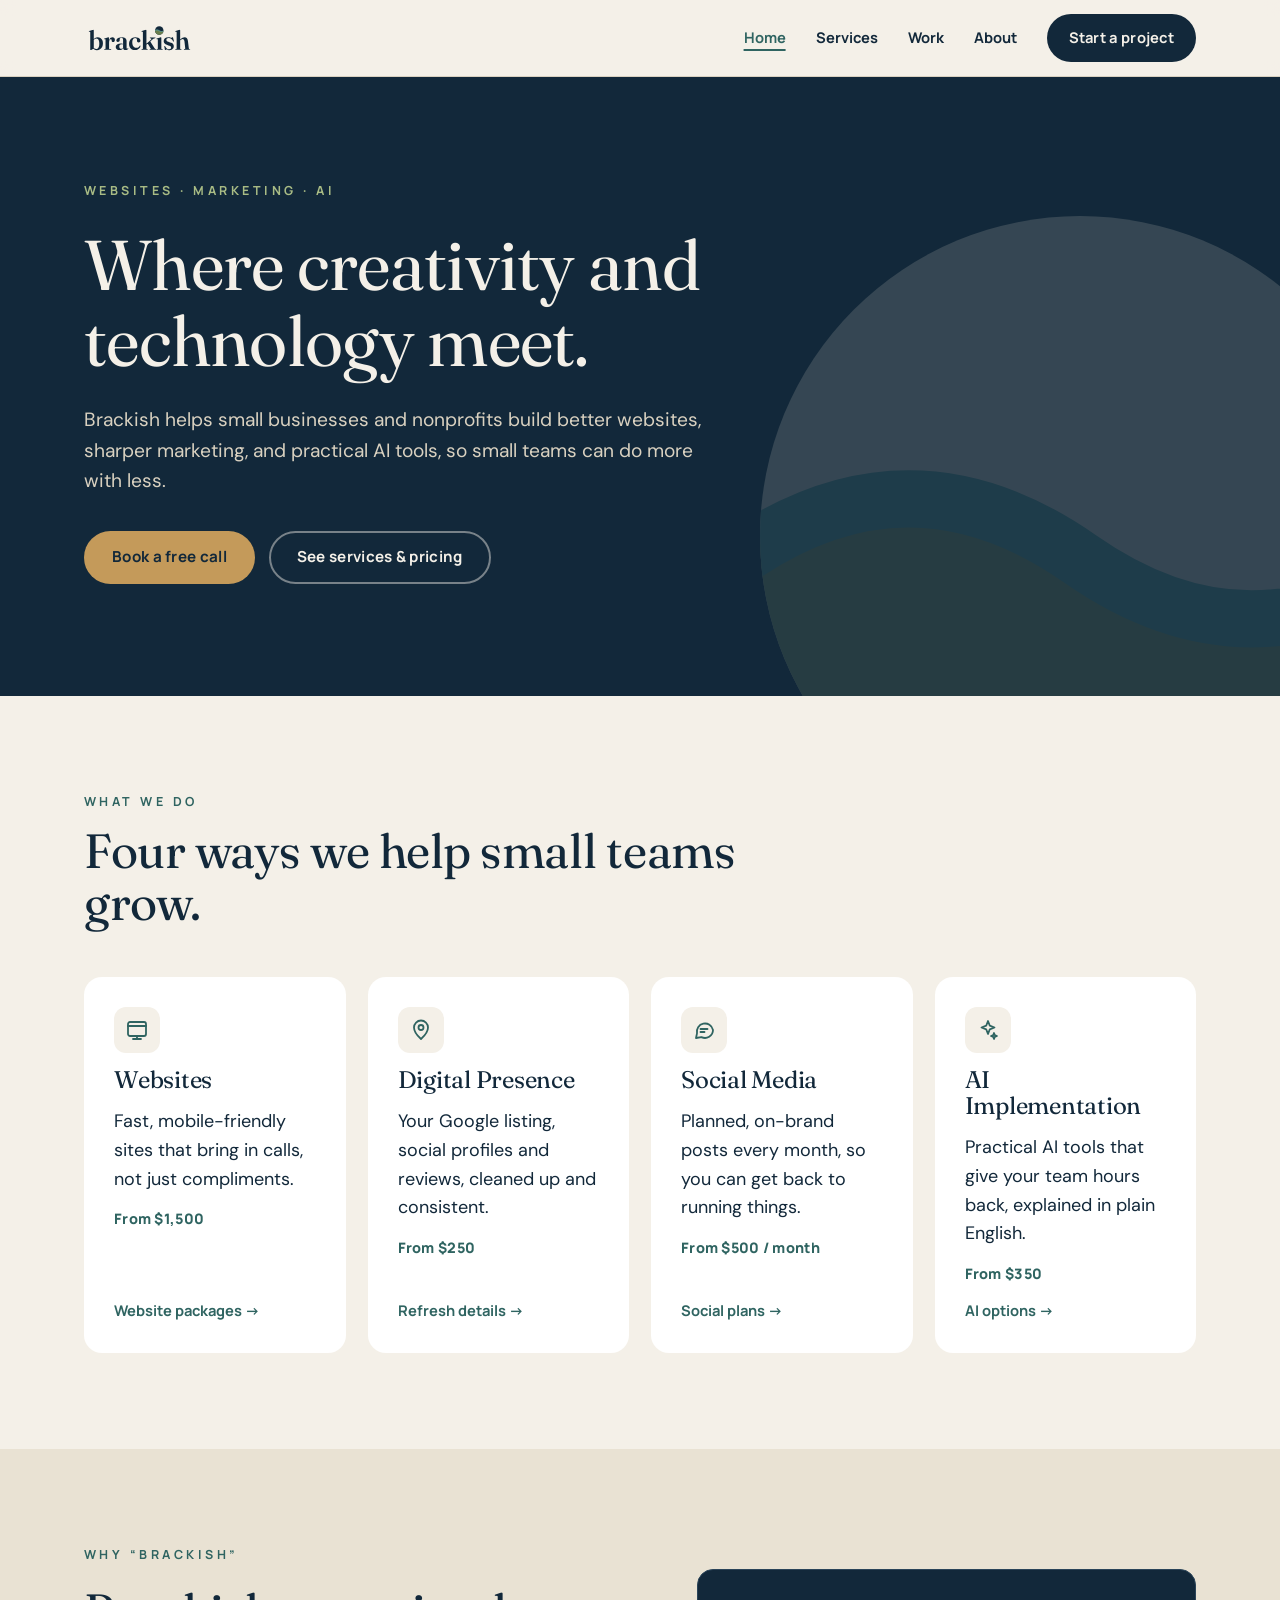
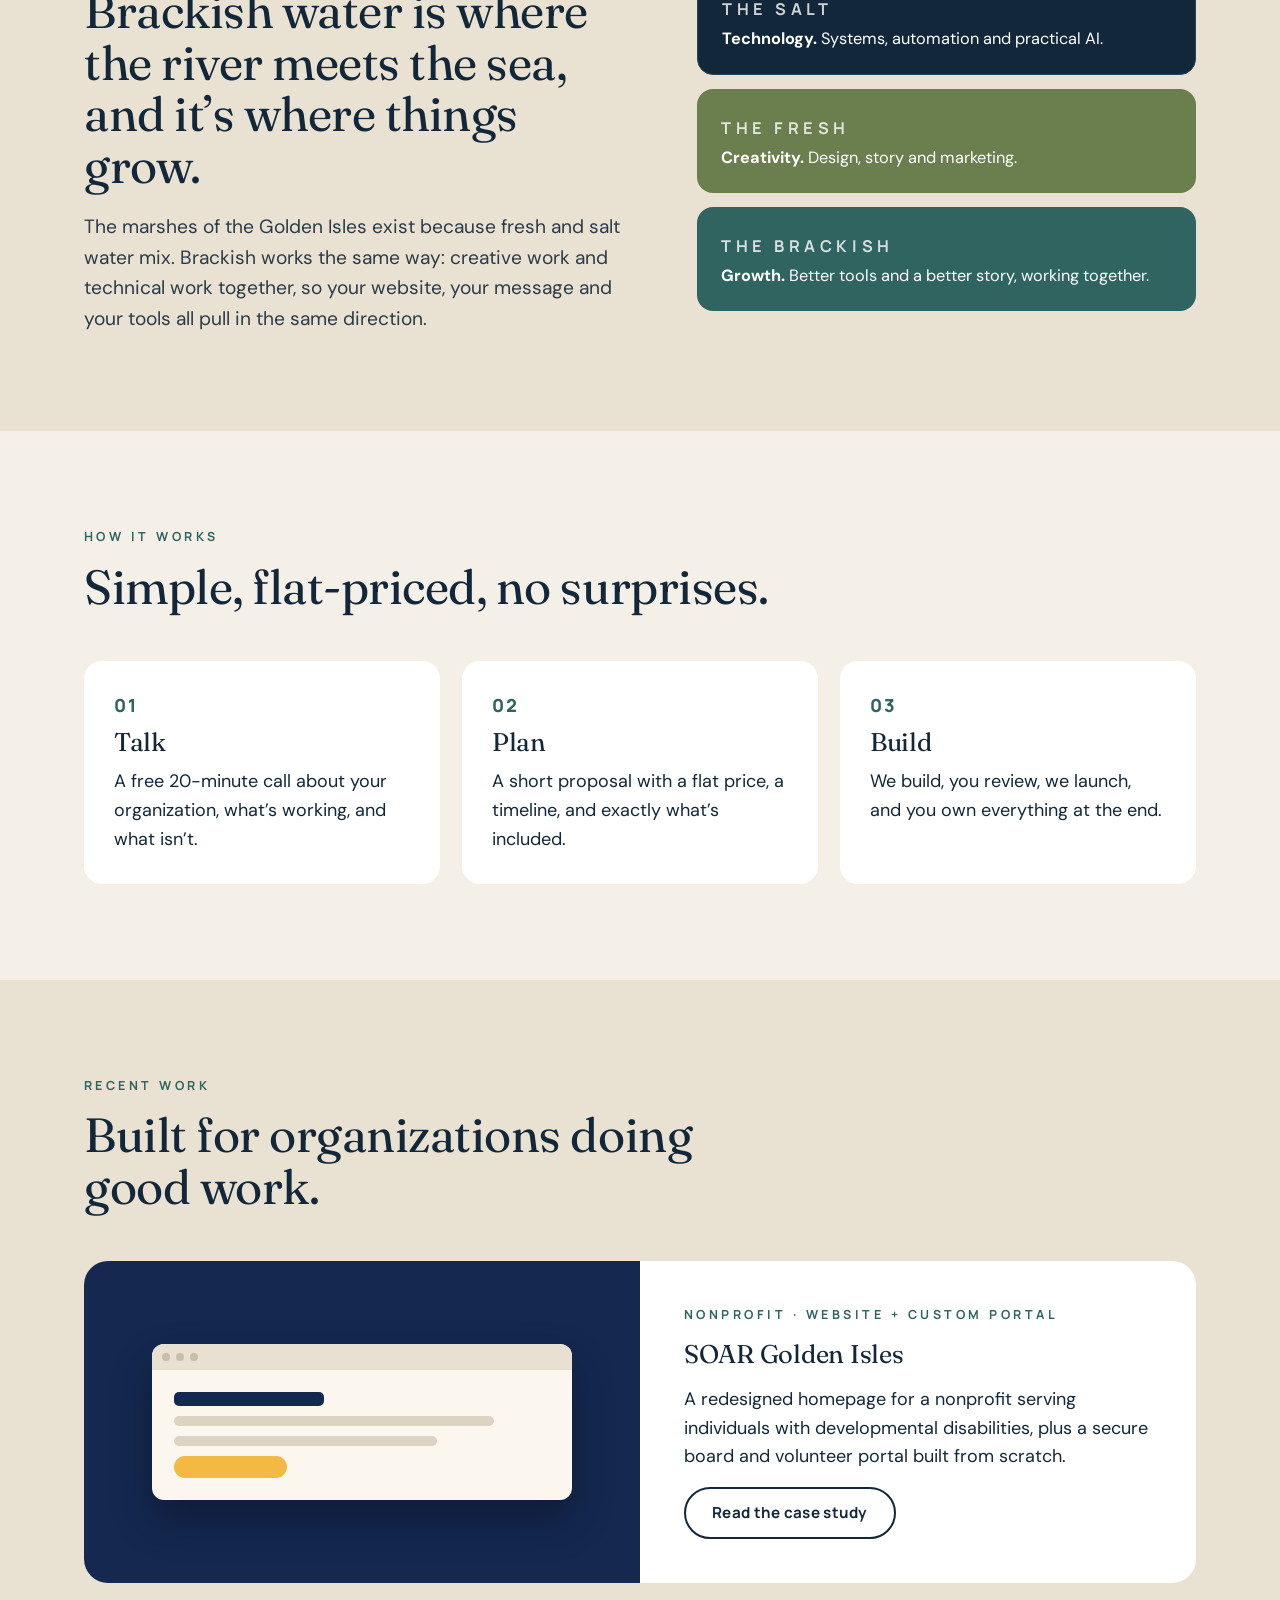
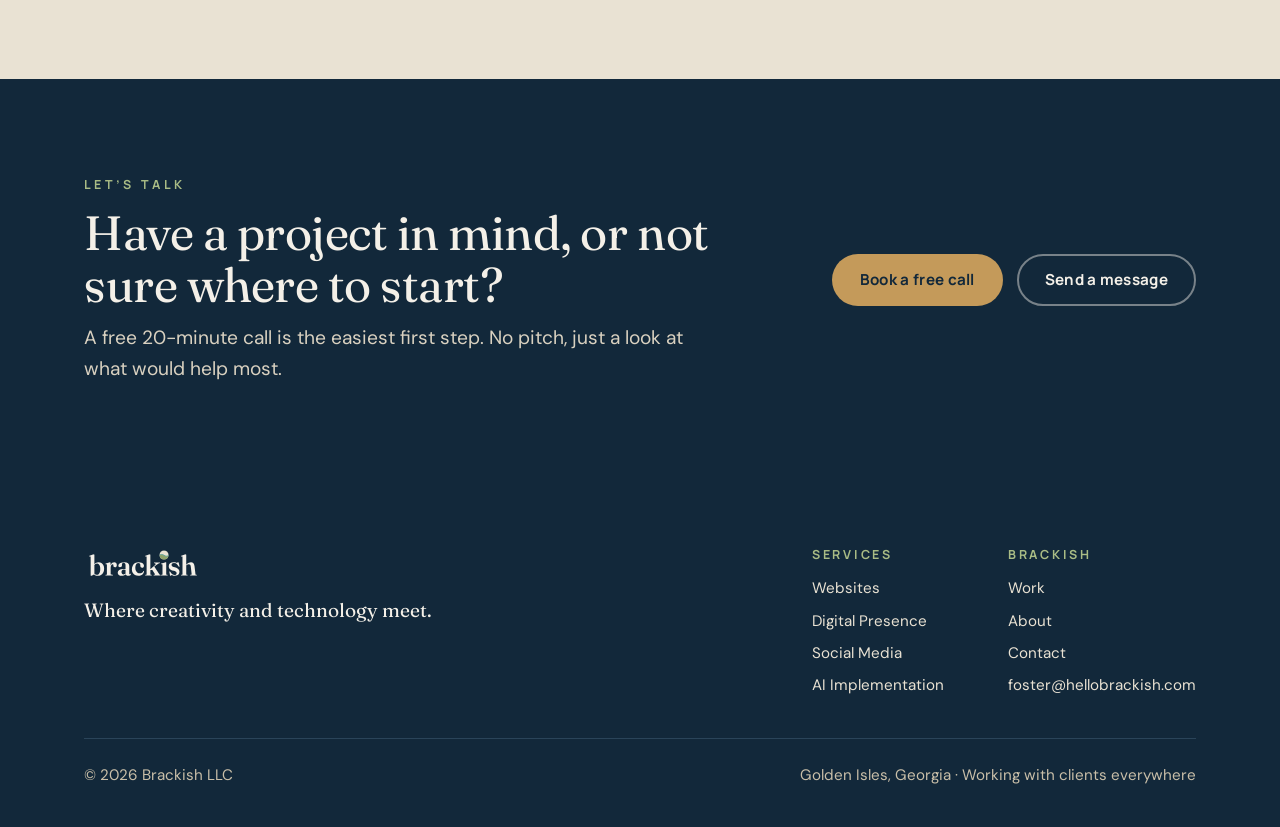
==== index.html @ 7694ce95 "Launch hellobrackish.com: five-page site with brand assets Co-Authored-By: Claude Opus 5.5 <noreply@" ====
<!doctype html>
<html lang="en">
<head>
<meta charset="utf-8">
<meta name="viewport" content="width=device-width, initial-scale=1">
<title>Brackish | Websites, Marketing & AI for Small Businesses and Nonprofits</title>
<meta name="description" content="Golden Isles based studio building websites, cleaning up digital presence, managing social media and setting up practical AI tools for small businesses and nonprofits.">
<link rel="canonical" href="https://hellobrackish.com/">
<meta property="og:type" content="website">
<meta property="og:site_name" content="Brackish">
<meta property="og:title" content="Brackish | Websites, Marketing & AI for Small Businesses and Nonprofits">
<meta property="og:description" content="Golden Isles based studio building websites, cleaning up digital presence, managing social media and setting up practical AI tools for small businesses and nonprofits.">
<meta property="og:url" content="https://hellobrackish.com/">
<meta property="og:image" content="https://hellobrackish.com/og-image.png">
<meta name="twitter:card" content="summary_large_image">
<meta name="theme-color" content="#12283A">
<link rel="icon" href="/favicon.ico" sizes="any">
<link rel="icon" href="/favicon.svg" type="image/svg+xml">
<link rel="apple-touch-icon" href="/apple-touch-icon.png">
<link rel="manifest" href="/site.webmanifest">
<link rel="preload" href="/assets/fonts/fraunces.woff" as="font" type="font/woff" crossorigin>
<link rel="preload" href="/assets/fonts/dmsans.woff" as="font" type="font/woff" crossorigin>
<link rel="stylesheet" href="/assets/site.css">
<script type="application/ld+json">{"@context": "https://schema.org", "@type": "ProfessionalService", "name": "Brackish", "legalName": "Brackish LLC", "url": "https://hellobrackish.com", "logo": "https://hellobrackish.com/icon-512.png", "image": "https://hellobrackish.com/og-image.png", "email": "foster@hellobrackish.com", "description": "Websites, digital presence, social media and practical AI for small businesses and nonprofits in the Golden Isles and beyond.", "areaServed": ["Brunswick, GA", "St. Simons Island, GA", "Jekyll Island, GA", "Camden County, GA", "Golden Isles, GA", "United States"], "founder": {"@type": "Person", "name": "Foster Hayes"}}</script>
</head>
<body>
<a class="skip" href="#main">Skip to content</a>
<header class="site-header">
  <div class="wrap">
    <a class="brand" href="/" aria-label="Brackish home"><img src="/assets/logo.svg" alt="Brackish" width="160" height="49"></a>
    <button class="nav-toggle" aria-expanded="false" aria-controls="site-nav" aria-label="Menu"><svg viewBox="0 0 24 24" width="26" height="26" fill="none" stroke="currentColor" stroke-width="2" stroke-linecap="round" aria-hidden="true"><path d="M4 7h16M4 12h16M4 17h16"/></svg></button>
    <nav class="nav" id="site-nav" aria-label="Main">
      <a href="/" aria-current="page">Home</a><a href="/services">Services</a><a href="/work">Work</a><a href="/about">About</a>
      <a class="btn btn-deep" href="/contact">Start a project</a>
    </nav>
  </div>
</header>
<main id="main">
<section class="hero dark">
  <img class="hero-wave" src="/assets/mark-light.svg" alt="" aria-hidden="true">
  <div class="wrap">
    <p class="eyebrow">Websites &middot; Marketing &middot; AI</p>
    <h1>Where creativity and technology meet.</h1>
    <p class="lead">Brackish helps small businesses and nonprofits build better websites, sharper marketing, and practical AI tools, so small teams can do more with less.</p>
    <div class="actions">
      <a class="btn btn-gold" data-book href="/contact">Book a free call</a>
      <a class="btn btn-ghost" href="/services">See services &amp; pricing</a>
    </div>
  </div>
</section>

<section>
  <div class="wrap">
    <div class="section-head">
      <p class="eyebrow">What we do</p>
      <h2>Four ways we help small teams grow.</h2>
    </div>
    <div class="grid grid-4">
      <article class="card">
        <span class="icon"><svg viewBox="0 0 24 24" fill="none" stroke="currentColor" stroke-width="1.8" stroke-linecap="round" stroke-linejoin="round" aria-hidden="true"><rect x="3" y="4" width="18" height="14" rx="2"/><path d="M3 8h18M8 21h8M12 18v3"/></svg></span>
        <h3>Websites</h3>
        <p>Fast, mobile-friendly sites that bring in calls, not just compliments.</p>
        <p class="price">From $1,500</p>
        <a class="more" href="/services#websites">Website packages &rarr;</a>
      </article>
      <article class="card">
        <span class="icon"><svg viewBox="0 0 24 24" fill="none" stroke="currentColor" stroke-width="1.8" stroke-linecap="round" stroke-linejoin="round" aria-hidden="true"><path d="M12 21s-7-6.2-7-11.5A7 7 0 0 1 19 9.5C19 14.8 12 21 12 21z"/><circle cx="12" cy="9.5" r="2.5"/></svg></span>
        <h3>Digital Presence</h3>
        <p>Your Google listing, social profiles and reviews, cleaned up and consistent.</p>
        <p class="price">From $250</p>
        <a class="more" href="/services#presence">Refresh details &rarr;</a>
      </article>
      <article class="card">
        <span class="icon"><svg viewBox="0 0 24 24" fill="none" stroke="currentColor" stroke-width="1.8" stroke-linecap="round" stroke-linejoin="round" aria-hidden="true"><path d="M21 12a8 8 0 0 1-11.6 7.1L4 20l1-4.6A8 8 0 1 1 21 12z"/><path d="M8.5 11h7M8.5 14h4"/></svg></span>
        <h3>Social Media</h3>
        <p>Planned, on-brand posts every month, so you can get back to running things.</p>
        <p class="price">From $500 / month</p>
        <a class="more" href="/services#social">Social plans &rarr;</a>
      </article>
      <article class="card">
        <span class="icon"><svg viewBox="0 0 24 24" fill="none" stroke="currentColor" stroke-width="1.8" stroke-linecap="round" stroke-linejoin="round" aria-hidden="true"><path d="M12 3l1.8 4.7L18.5 9.5l-4.7 1.8L12 16l-1.8-4.7L5.5 9.5l4.7-1.8z"/><path d="M18 15l.8 2.2L21 18l-2.2.8L18 21l-.8-2.2L15 18l2.2-.8z"/></svg></span>
        <h3>AI Implementation</h3>
        <p>Practical AI tools that give your team hours back, explained in plain English.</p>
        <p class="price">From $350</p>
        <a class="more" href="/services#ai">AI options &rarr;</a>
      </article>
    </div>
  </div>
</section>

<section class="sand">
  <div class="wrap story">
    <div style="display:flex;flex-direction:column;gap:20px">
      <p class="eyebrow">Why &ldquo;Brackish&rdquo;</p>
      <h2>Brackish water is where the river meets the sea, and it&rsquo;s where things grow.</h2>
      <p class="lead">The marshes of the Golden Isles exist because fresh and salt water mix. Brackish works the same way: creative work and technical work together, so your website, your message and your tools all pull in the same direction.</p>
    </div>
    <div class="waters">
      <div class="water salt"><p class="eyebrow">The salt</p><p><strong>Technology.</strong> Systems, automation and practical AI.</p></div>
      <div class="water fresh"><p class="eyebrow">The fresh</p><p><strong>Creativity.</strong> Design, story and marketing.</p></div>
      <div class="water mix"><p class="eyebrow">The brackish</p><p><strong>Growth.</strong> Better tools and a better story, working together.</p></div>
    </div>
  </div>
</section>

<section>
  <div class="wrap">
    <div class="section-head">
      <p class="eyebrow">How it works</p>
      <h2>Simple, flat-priced, no surprises.</h2>
    </div>
    <ol class="steps">
      <li><h3>Talk</h3><p>A free 20-minute call about your organization, what&rsquo;s working, and what isn&rsquo;t.</p></li>
      <li><h3>Plan</h3><p>A short proposal with a flat price, a timeline, and exactly what&rsquo;s included.</p></li>
      <li><h3>Build</h3><p>We build, you review, we launch, and you own everything at the end.</p></li>
    </ol>
  </div>
</section>

<section class="sand">
  <div class="wrap">
    <div class="section-head">
      <p class="eyebrow">Recent work</p>
      <h2>Built for organizations doing good work.</h2>
    </div>
    <div class="case">
      <div class="case-visual" aria-hidden="true">
        <div class="shot"><div class="shot-bar"><span></span><span></span><span></span></div>
          <div class="shot-body"><div class="l" style="width:40%;background:#142850;height:14px"></div><div class="l" style="width:85%"></div><div class="l" style="width:70%"></div><div class="l" style="width:30%;background:#F4B942;height:22px;border-radius:11px"></div></div></div>
      </div>
      <div class="case-body">
        <p class="eyebrow">Nonprofit &middot; Website + custom portal</p>
        <h3>SOAR Golden Isles</h3>
        <p>A redesigned homepage for a nonprofit serving individuals with developmental disabilities, plus a secure board and volunteer portal built from scratch.</p>
        <a class="more btn btn-outline" style="align-self:flex-start" href="/work">Read the case study</a>
      </div>
    </div>
  </div>
</section>

<section class="dark cta-band">
  <div class="wrap">
    <div style="display:flex;flex-direction:column;gap:12px">
      <p class="eyebrow">Let&rsquo;s talk</p>
      <h2>Have a project in mind, or not sure where to start?</h2>
      <p class="lead">A free 20-minute call is the easiest first step. No pitch, just a look at what would help most.</p>
    </div>
    <div class="actions" style="display:flex;gap:14px;flex-wrap:wrap">
      <a class="btn btn-gold" data-book href="/contact">Book a free call</a>
      <a class="btn btn-ghost" href="/contact">Send a message</a>
    </div>
  </div>
</section>
</main>
<footer class="site-footer">
  <div class="wrap">
    <div class="top">
      <div>
        <a class="brand" href="/" aria-label="Brackish home"><img src="/assets/logo-reversed.svg" alt="Brackish" width="170" height="52"></a>
        <p class="tagline">Where creativity and technology meet.</p>
      </div>
      <div class="foot-cols">
        <div>
          <h4>Services</h4>
          <ul>
            <li><a href="/services#websites">Websites</a></li>
            <li><a href="/services#presence">Digital Presence</a></li>
            <li><a href="/services#social">Social Media</a></li>
            <li><a href="/services#ai">AI Implementation</a></li>
          </ul>
        </div>
        <div>
          <h4>Brackish</h4>
          <ul>
            <li><a href="/work">Work</a></li>
            <li><a href="/about">About</a></li>
            <li><a href="/contact">Contact</a></li>
            <li><a data-email href="mailto:foster@hellobrackish.com">foster@hellobrackish.com</a></li>
          </ul>
        </div>
      </div>
    </div>
    <div class="bottom">
      <span>&copy; <span data-year>2026</span> Brackish LLC</span>
      <span>Golden Isles, Georgia &middot; Working with clients everywhere</span>
    </div>
  </div>
</footer>
<script src="/assets/site.js" defer></script>
</body>
</html>
---- assets/site.css ----
/* Brand fonts, self-hosted (SIL Open Font License, see assets/fonts) */
@font-face { font-family: "Fraunces"; src: url("/assets/fonts/fraunces.woff") format("woff"); font-weight: 400 600; font-display: swap; }
@font-face { font-family: "Manrope"; src: url("/assets/fonts/manrope.woff") format("woff"); font-weight: 700 800; font-display: swap; }
@font-face { font-family: "DM Sans"; src: url("/assets/fonts/dmsans.woff") format("woff"); font-weight: 400 700; font-display: swap; }

:root {
  --deep: #12283A;
  --teal: #2F6461;
  --teal-light: #5FA39C;
  --green: #6B7F4E;
  --green-light: #A9BC85;
  --mud: #5B4636;
  --gold: #C49A5A;
  --oyster: #F4F0E8;
  --sand: #E9E2D3;
  --line: #D9D1C0;
  --ink-soft: #2B3B48;
  --white: #FFFFFF;
  --display: "Fraunces", Georgia, serif;
  --label: "Manrope", system-ui, sans-serif;
  --body: "DM Sans", system-ui, sans-serif;
  --max: 1160px;
  --radius: 18px;
}

*, *::before, *::after { box-sizing: border-box; }
html { scroll-behavior: smooth; }
body {
  margin: 0;
  background: var(--oyster);
  color: var(--deep);
  font-family: var(--body);
  font-size: 18px;
  line-height: 1.6;
  -webkit-font-smoothing: antialiased;
}
img { max-width: 100%; display: block; }
a { color: var(--teal); }
a:hover { color: var(--deep); }
:focus-visible { outline: 3px solid var(--teal-light); outline-offset: 3px; border-radius: 4px; }

.wrap { width: 100%; max-width: var(--max); margin: 0 auto; padding: 0 24px; }
.skip { position: absolute; left: -999px; top: 8px; background: var(--deep); color: var(--oyster); padding: 10px 16px; border-radius: 8px; z-index: 100; }
.skip:focus { left: 16px; }

/* type */
h1, h2, h3 { font-family: var(--display); font-weight: 400; line-height: 1.08; margin: 0; letter-spacing: -0.01em; }
h1 { font-size: clamp(2.6rem, 6vw, 4.4rem); }
h2 { font-size: clamp(2rem, 4vw, 3rem); }
h3 { font-size: 1.6rem; }
p { margin: 0; }
.eyebrow {
  font-family: var(--label); font-weight: 700; font-size: 0.78rem;
  letter-spacing: 0.28em; text-transform: uppercase; color: var(--teal);
}
.lead { font-size: 1.2rem; color: var(--ink-soft); max-width: 640px; }
.muted { color: var(--mud); }

/* buttons */
.btn {
  display: inline-flex; align-items: center; justify-content: center; gap: 8px;
  min-height: 48px; padding: 12px 26px; border-radius: 999px;
  font-family: var(--label); font-weight: 700; font-size: 0.95rem; letter-spacing: 0.02em;
  text-decoration: none; border: 2px solid transparent; cursor: pointer; transition: transform .15s ease, background .15s ease;
}
.btn:hover { transform: translateY(-1px); }
.btn-gold { background: var(--gold); color: var(--deep); }
.btn-gold:hover { background: #D3AB6C; color: var(--deep); }
.btn-deep { background: var(--deep); color: var(--oyster); }
.btn-deep:hover { background: #1C3A52; color: var(--oyster); }
.btn-ghost { border-color: rgba(244,240,232,0.45); color: var(--oyster); }
.btn-ghost:hover { border-color: var(--oyster); color: var(--oyster); }
.btn-outline { border-color: var(--deep); color: var(--deep); }
.btn-outline:hover { background: var(--deep); color: var(--oyster); }

/* header */
.site-header { position: sticky; top: 0; z-index: 50; background: rgba(244,240,232,0.94); backdrop-filter: blur(8px); border-bottom: 1px solid var(--line); }
.site-header .wrap { display: flex; align-items: center; justify-content: space-between; min-height: 76px; gap: 16px; }
.brand img { height: 34px; width: auto; }
.nav { display: flex; align-items: center; gap: 30px; }
.nav a { font-family: var(--label); font-weight: 700; font-size: 0.92rem; color: var(--deep); text-decoration: none; }
.nav a:hover, .nav a[aria-current="page"] { color: var(--teal); }
.nav a[aria-current="page"] { text-decoration: underline; text-underline-offset: 6px; text-decoration-thickness: 2px; }
.nav .btn { color: var(--oyster); text-decoration: none; min-height: 44px; padding: 10px 20px; }
.nav-toggle { display: none; background: none; border: 0; padding: 10px; cursor: pointer; color: var(--deep); min-width: 44px; min-height: 44px; }
@media (max-width: 860px) {
  .nav-toggle { display: inline-flex; align-items: center; justify-content: center; }
  .nav { display: none; position: absolute; left: 0; right: 0; top: 76px; flex-direction: column; align-items: stretch; gap: 0; background: var(--oyster); border-bottom: 1px solid var(--line); padding: 8px 24px 24px; }
  .nav.open { display: flex; }
  .nav a { padding: 14px 0; border-bottom: 1px solid var(--line); }
  .nav .btn { margin-top: 16px; border-bottom: 0; }
}

/* sections */
section { padding: 96px 0; }
.section-head { display: flex; flex-direction: column; gap: 14px; margin-bottom: 48px; max-width: 720px; }
.dark { background: var(--deep); color: var(--oyster); }
.dark .eyebrow { color: var(--green-light); }
.dark .lead { color: #D9D1C0; }
.sand { background: var(--sand); }

/* hero */
.hero { padding: 104px 0 112px; position: relative; overflow: hidden; }
.hero .wrap { position: relative; z-index: 1; display: flex; flex-direction: column; gap: 26px; }
.hero h1 { max-width: 820px; }
.hero .actions { display: flex; flex-wrap: wrap; gap: 14px; margin-top: 8px; }
.hero-wave { position: absolute; right: -120px; bottom: -160px; width: 640px; opacity: 0.16; pointer-events: none; }
.page-hero { padding: 88px 0 72px; }
.page-hero .wrap { display: flex; flex-direction: column; gap: 20px; }

/* cards */
.grid { display: grid; gap: 22px; }
.grid-2 { grid-template-columns: repeat(2, minmax(0, 1fr)); }
.grid-3 { grid-template-columns: repeat(3, minmax(0, 1fr)); }
.grid-4 { grid-template-columns: repeat(4, minmax(0, 1fr)); }
@media (max-width: 980px) { .grid-4 { grid-template-columns: repeat(2, minmax(0, 1fr)); } .grid-3 { grid-template-columns: 1fr; } }
@media (max-width: 640px) { .grid-2, .grid-4 { grid-template-columns: 1fr; } }
.card { background: var(--white); border-radius: var(--radius); padding: 30px; display: flex; flex-direction: column; gap: 14px; }
.card h3 { font-size: 1.5rem; }
.card .price { font-family: var(--label); font-weight: 800; font-size: 0.9rem; color: var(--teal); letter-spacing: 0.02em; }
.card .more { margin-top: auto; font-family: var(--label); font-weight: 700; font-size: 0.92rem; text-decoration: none; }
.icon { width: 46px; height: 46px; border-radius: 12px; display: inline-flex; align-items: center; justify-content: center; background: var(--oyster); color: var(--teal); }
.icon svg { width: 24px; height: 24px; }

/* story */
.story { display: grid; grid-template-columns: 1.1fr 1fr; gap: 64px; align-items: center; }
@media (max-width: 900px) { .story { grid-template-columns: 1fr; gap: 36px; } }
.waters { display: grid; gap: 14px; }
.water { border-radius: 16px; padding: 22px 24px; color: var(--white); }
.water .eyebrow { color: rgba(255,255,255,0.8); }
.water p { margin-top: 4px; font-size: 1.02rem; }
.water.salt { background: var(--deep); border: 1px solid #2A4459; }
.water.fresh { background: var(--green); }
.water.mix { background: var(--teal); }

/* steps */
.steps { counter-reset: step; display: grid; grid-template-columns: repeat(3, minmax(0, 1fr)); gap: 22px; padding: 0; margin: 0; list-style: none; }
@media (max-width: 860px) { .steps { grid-template-columns: 1fr; } }
.steps li { background: var(--white); border-radius: var(--radius); padding: 30px; display: flex; flex-direction: column; gap: 10px; }
.steps li::before { counter-increment: step; content: "0" counter(step); font-family: var(--label); font-weight: 800; color: var(--teal); letter-spacing: 0.1em; }

/* work */
.case { display: grid; grid-template-columns: 1fr 1fr; gap: 0; background: var(--white); border-radius: 24px; overflow: hidden; }
@media (max-width: 900px) { .case { grid-template-columns: 1fr; } }
.case-visual { background: #142850; min-height: 320px; display: flex; align-items: center; justify-content: center; padding: 40px; }
.case-visual .shot { width: 100%; max-width: 420px; background: #FBF7EE; border-radius: 12px; overflow: hidden; box-shadow: 0 20px 40px rgba(0,0,0,0.3); }
.shot-bar { height: 26px; background: #E8E1D2; display: flex; gap: 6px; align-items: center; padding: 0 10px; }
.shot-bar span { width: 8px; height: 8px; border-radius: 50%; background: #C9BFA9; }
.shot-body { padding: 22px; display: flex; flex-direction: column; gap: 10px; }
.shot-body .l { height: 10px; border-radius: 5px; background: #DCD3C2; }
.case-body { padding: 44px; display: flex; flex-direction: column; gap: 16px; }
.tags { display: flex; flex-wrap: wrap; gap: 8px; }
.tag { font-family: var(--label); font-weight: 700; font-size: 0.75rem; letter-spacing: 0.06em; background: var(--oyster); color: var(--deep); padding: 6px 12px; border-radius: 999px; }
.checklist { list-style: none; padding: 0; margin: 0; display: flex; flex-direction: column; gap: 10px; }
.checklist li { padding-left: 30px; position: relative; }
.checklist li::before { content: ""; position: absolute; left: 0; top: 0.45em; width: 16px; height: 16px; border-radius: 50%; background: var(--teal); box-shadow: inset 0 -6px 0 var(--green); }

/* pricing tables */
.service-block { padding: 72px 0; border-top: 1px solid var(--line); }
.service-block:first-of-type { border-top: 0; }
.service-intro { display: grid; grid-template-columns: 1fr 1.4fr; gap: 48px; margin-bottom: 36px; }
@media (max-width: 900px) { .service-intro { grid-template-columns: 1fr; gap: 16px; } }
.packages { display: grid; gap: 18px; grid-template-columns: repeat(auto-fit, minmax(240px, 1fr)); }
.package { background: var(--white); border-radius: var(--radius); padding: 28px; display: flex; flex-direction: column; gap: 10px; border: 2px solid transparent; }
.package.featured { border-color: var(--teal); }
.package .from { font-family: var(--label); font-size: 0.8rem; font-weight: 700; letter-spacing: 0.08em; text-transform: uppercase; color: var(--mud); }
.package .amount { font-family: var(--display); font-size: 2.2rem; line-height: 1; }
.package .amount small { font-family: var(--body); font-size: 1rem; color: var(--mud); }
.package ul { margin: 6px 0 0; padding-left: 20px; color: var(--ink-soft); font-size: 1rem; }
.package ul li { margin-bottom: 4px; }
.note { margin-top: 22px; font-size: 0.98rem; color: var(--mud); }

/* faq */
.faq { display: flex; flex-direction: column; gap: 12px; max-width: 820px; }
.faq details { background: var(--white); border-radius: 14px; padding: 20px 24px; }
.faq summary { cursor: pointer; font-weight: 700; list-style: none; display: flex; justify-content: space-between; gap: 16px; }
.faq summary::-webkit-details-marker { display: none; }
.faq summary::after { content: "+"; font-family: var(--label); font-size: 1.4rem; line-height: 1; color: var(--teal); }
.faq details[open] summary::after { content: "\2013"; }
.faq details p { margin-top: 12px; color: var(--ink-soft); }

/* about */
.about { display: grid; grid-template-columns: 0.9fr 1.1fr; gap: 64px; align-items: start; }
@media (max-width: 900px) { .about { grid-template-columns: 1fr; gap: 36px; } }
.portrait { aspect-ratio: 4 / 5; border-radius: 24px; background: var(--sand); display: flex; flex-direction: column; align-items: center; justify-content: center; gap: 14px; color: var(--mud); font-size: 0.95rem; overflow: hidden; }
.portrait img { width: 100%; height: 100%; object-fit: cover; }
.prose { display: flex; flex-direction: column; gap: 18px; }
.prose p { color: var(--ink-soft); }
.values { display: grid; grid-template-columns: repeat(2, minmax(0, 1fr)); gap: 16px; margin-top: 12px; }
@media (max-width: 640px) { .values { grid-template-columns: 1fr; } }
.value { background: var(--white); border-radius: 14px; padding: 20px; }
.value strong { display: block; font-family: var(--display); font-weight: 600; font-size: 1.2rem; margin-bottom: 4px; }

/* contact */
.contact { display: grid; grid-template-columns: 1fr 1.2fr; gap: 64px; }
@media (max-width: 900px) { .contact { grid-template-columns: 1fr; gap: 40px; } }
.form { background: var(--white); border-radius: 24px; padding: 36px; display: flex; flex-direction: column; gap: 18px; }
.field { display: flex; flex-direction: column; gap: 6px; }
.field label { font-family: var(--label); font-weight: 700; font-size: 0.88rem; }
.field input, .field select, .field textarea {
  font: inherit; font-size: 1rem; color: var(--deep); background: var(--oyster);
  border: 1px solid var(--line); border-radius: 10px; padding: 13px 14px; min-height: 48px; width: 100%;
}
.field textarea { min-height: 140px; resize: vertical; }
.field input:focus, .field select:focus, .field textarea:focus { outline: 2px solid var(--teal); border-color: var(--teal); }
.row-2 { display: grid; grid-template-columns: 1fr 1fr; gap: 16px; }
@media (max-width: 560px) { .row-2 { grid-template-columns: 1fr; } }
.form-status { font-size: 0.98rem; }
.form-status.ok { color: var(--teal); font-weight: 700; }
.form-status.err { color: #8A3B2E; font-weight: 700; }
.contact-list { list-style: none; padding: 0; margin: 28px 0 0; display: flex; flex-direction: column; gap: 18px; }
.contact-list li { display: flex; gap: 14px; align-items: flex-start; }
.contact-list strong { display: block; font-family: var(--label); font-size: 0.82rem; letter-spacing: 0.12em; text-transform: uppercase; color: var(--mud); }
.hp { position: absolute; left: -5000px; }

/* cta band */
.cta-band .wrap { display: flex; align-items: center; justify-content: space-between; gap: 32px; flex-wrap: wrap; }
.cta-band h2 { max-width: 640px; }

/* footer */
.site-footer { background: var(--deep); color: #C9BFA9; padding: 64px 0 40px; font-size: 0.95rem; }
.site-footer .top { display: flex; justify-content: space-between; gap: 40px; flex-wrap: wrap; padding-bottom: 40px; border-bottom: 1px solid #2A4459; }
.site-footer .brand img { height: 36px; }
.site-footer .tagline { margin-top: 14px; font-family: var(--display); font-size: 1.2rem; color: var(--oyster); }
.foot-cols { display: flex; gap: 64px; flex-wrap: wrap; }
.foot-cols h4 { margin: 0 0 12px; font-family: var(--label); font-size: 0.78rem; letter-spacing: 0.22em; text-transform: uppercase; color: var(--green-light); }
.foot-cols ul { list-style: none; margin: 0; padding: 0; display: flex; flex-direction: column; gap: 8px; }
.foot-cols a { color: #E9E2D3; text-decoration: none; }
.foot-cols a:hover { color: var(--white); text-decoration: underline; }
.site-footer .bottom { padding-top: 24px; display: flex; justify-content: space-between; gap: 16px; flex-wrap: wrap; }

@media (prefers-reduced-motion: reduce) { html { scroll-behavior: auto; } .btn { transition: none; } .btn:hover { transform: none; } }
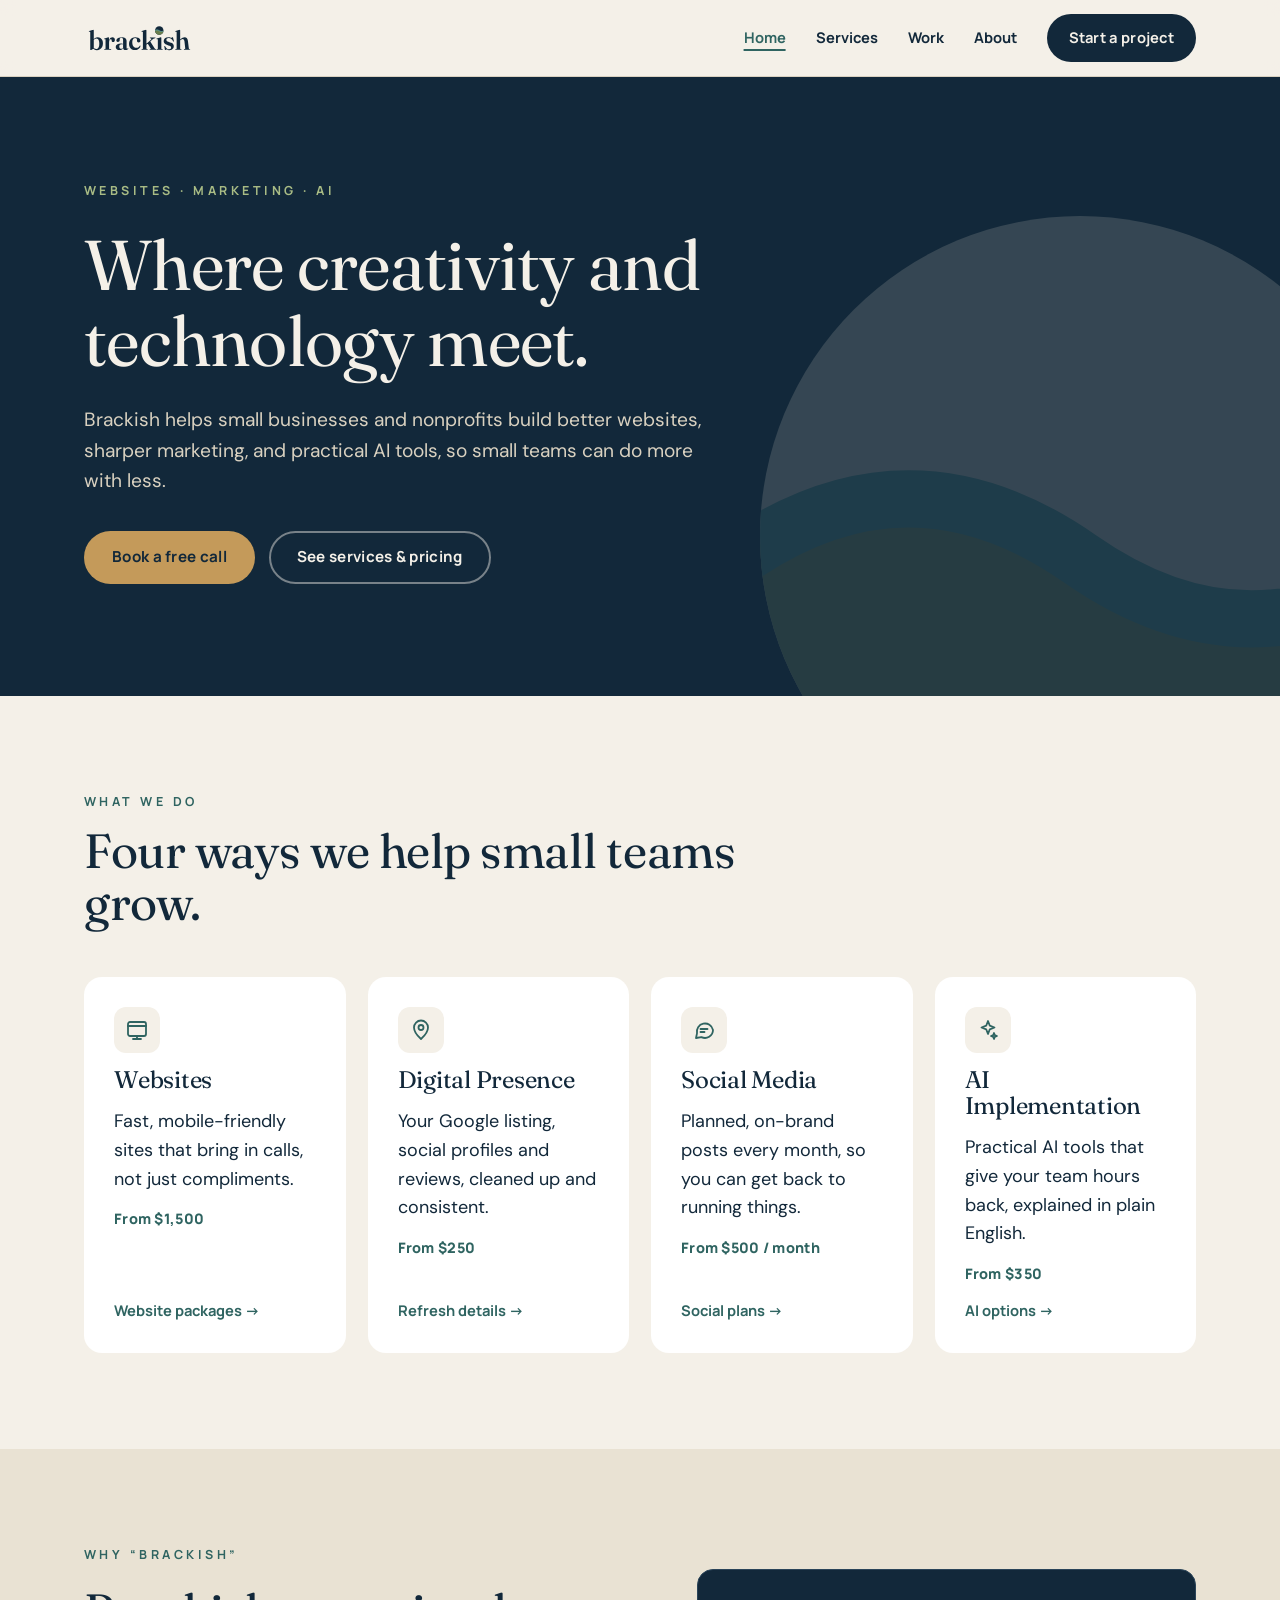
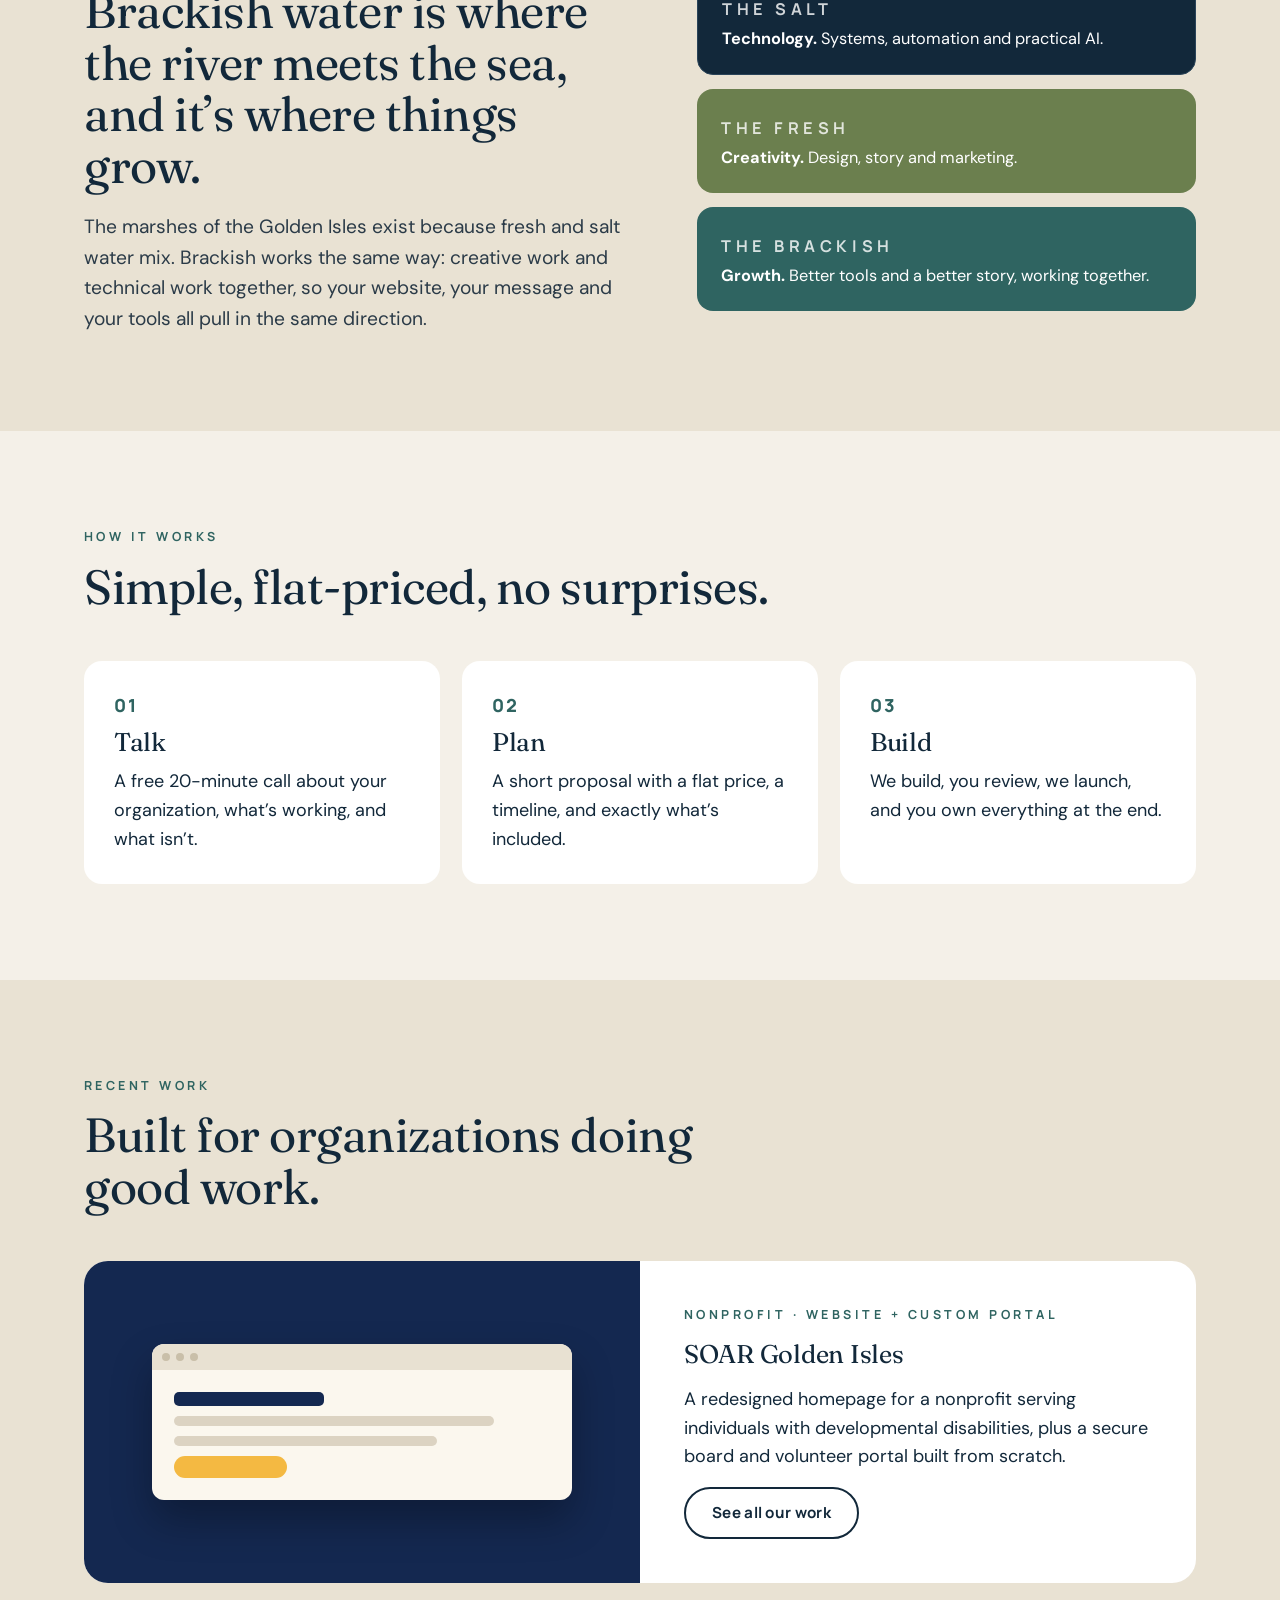
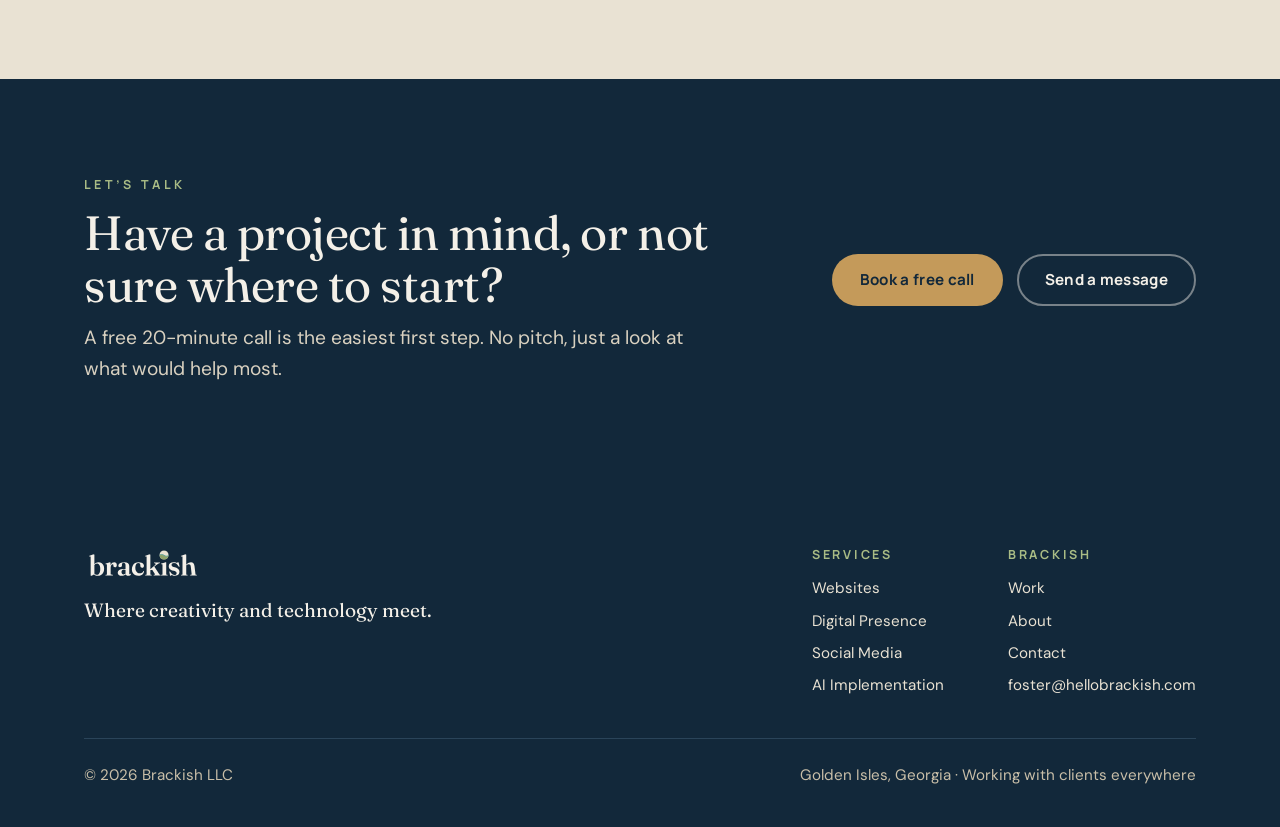
==== commit 7f6ea255: "Wire up contact form and booking, add SOAR links and two new case studies Co-Authored-By: Claude Opu" ====
--- a/index.html
+++ b/index.html
@@ -132,7 +132,7 @@
         <p class="eyebrow">Nonprofit &middot; Website + custom portal</p>
         <h3>SOAR Golden Isles</h3>
         <p>A redesigned homepage for a nonprofit serving individuals with developmental disabilities, plus a secure board and volunteer portal built from scratch.</p>
-        <a class="more btn btn-outline" style="align-self:flex-start" href="/work">Read the case study</a>
+        <a class="more btn btn-outline" style="align-self:flex-start" href="/work">See all our work</a>
       </div>
     </div>
   </div>
--- a/assets/site.css
+++ b/assets/site.css
@@ -230,3 +230,14 @@
 .site-footer .bottom { padding-top: 24px; display: flex; justify-content: space-between; gap: 16px; flex-wrap: wrap; }
 
 @media (prefers-reduced-motion: reduce) { html { scroll-behavior: auto; } .btn { transition: none; } .btn:hover { transform: none; } }
+
+/* work page: multiple case studies */
+.case-list { display: flex; flex-direction: column; gap: 40px; }
+.case-links { display: flex; flex-wrap: wrap; gap: 12px; margin-top: 8px; }
+.dash-tile { background: #FFFFFF; border-radius: 6px; padding: 8px; display: flex; flex-direction: column; gap: 6px; }
+.dash-tile span { height: 6px; border-radius: 3px; background: #DCD3C2; }
+.dash-tile b { height: 14px; width: 60%; border-radius: 3px; }
+.bar { flex: 1; background: #2F6461; border-radius: 3px 3px 0 0; opacity: .85; }
+.post-grid { display: grid; grid-template-columns: repeat(2, minmax(0, 1fr)); gap: 12px; width: 100%; max-width: 320px; }
+.post-grid > div { aspect-ratio: 1; border-radius: 12px; padding: 16px; display: flex; flex-direction: column; justify-content: flex-end; gap: 8px; box-shadow: 0 14px 28px rgba(0,0,0,0.22); }
+.post-grid span { display: block; height: 8px; border-radius: 4px; background: #C9BFA9; }
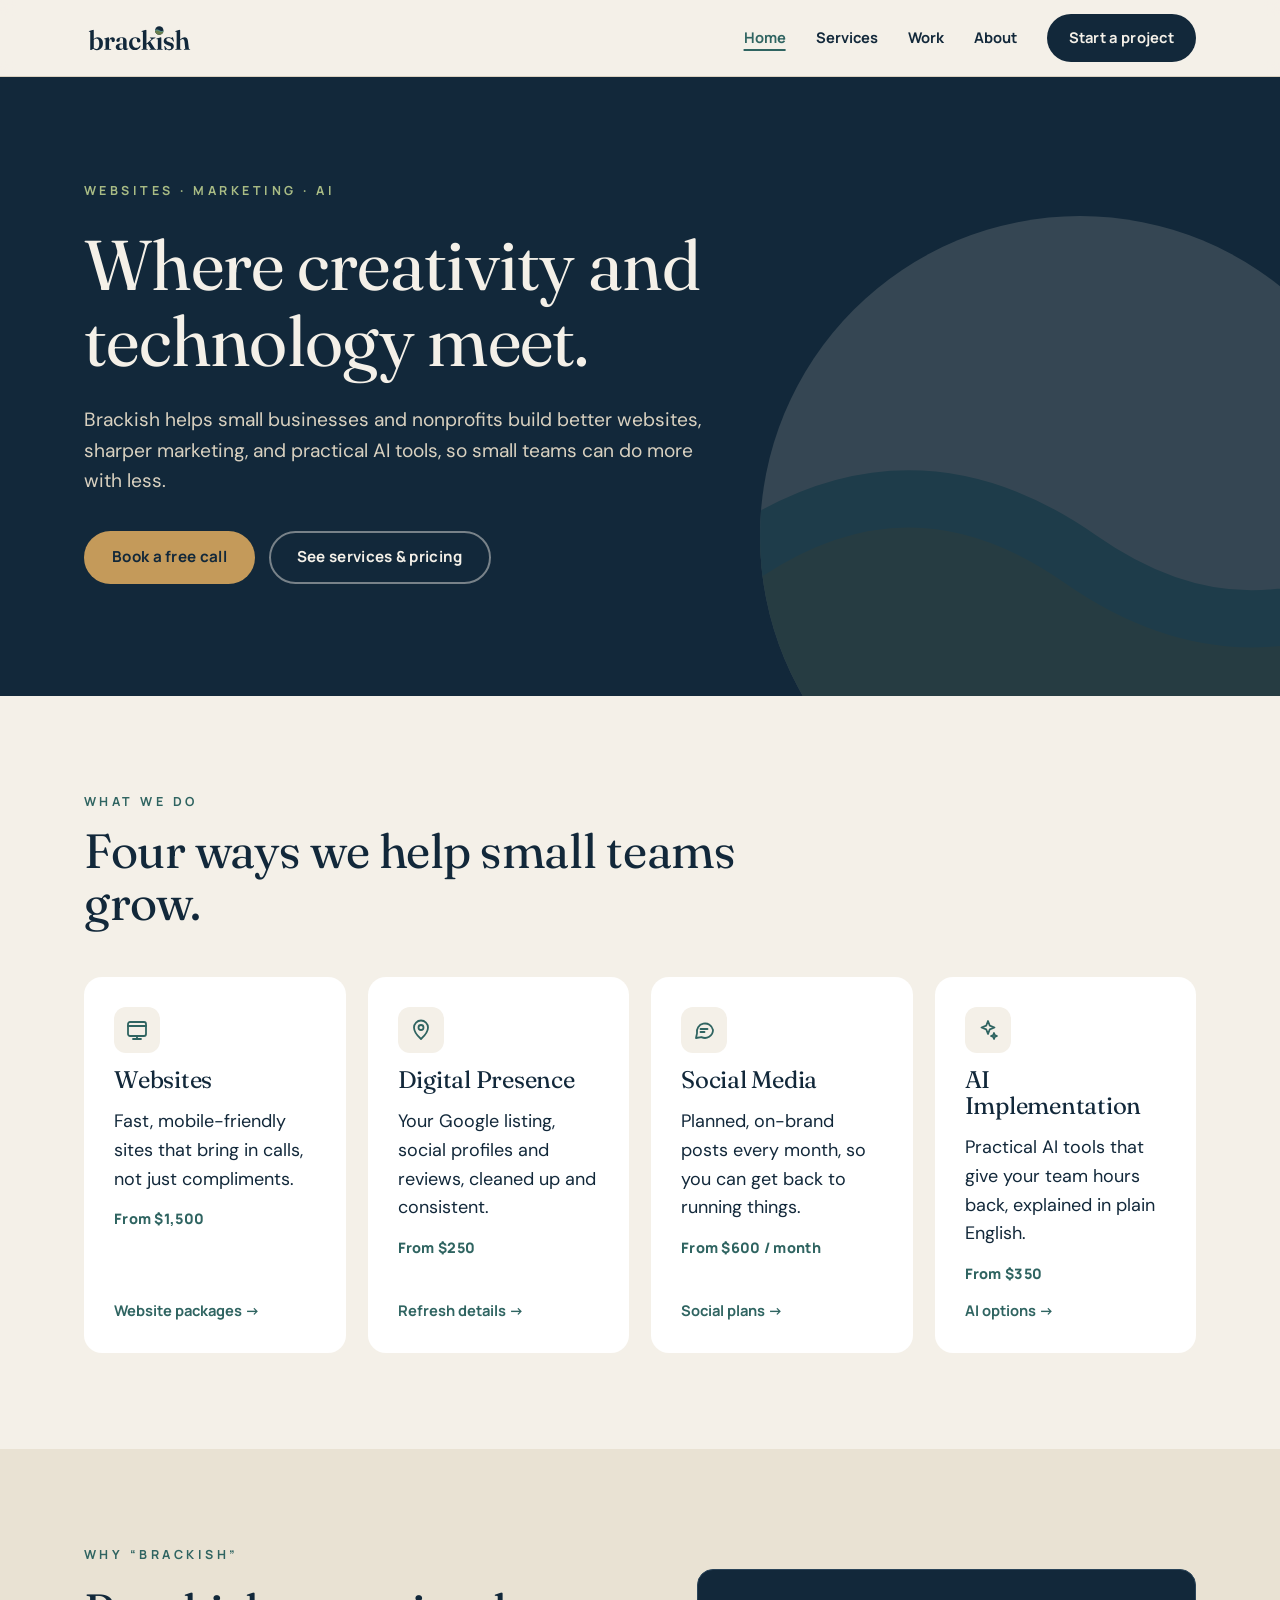
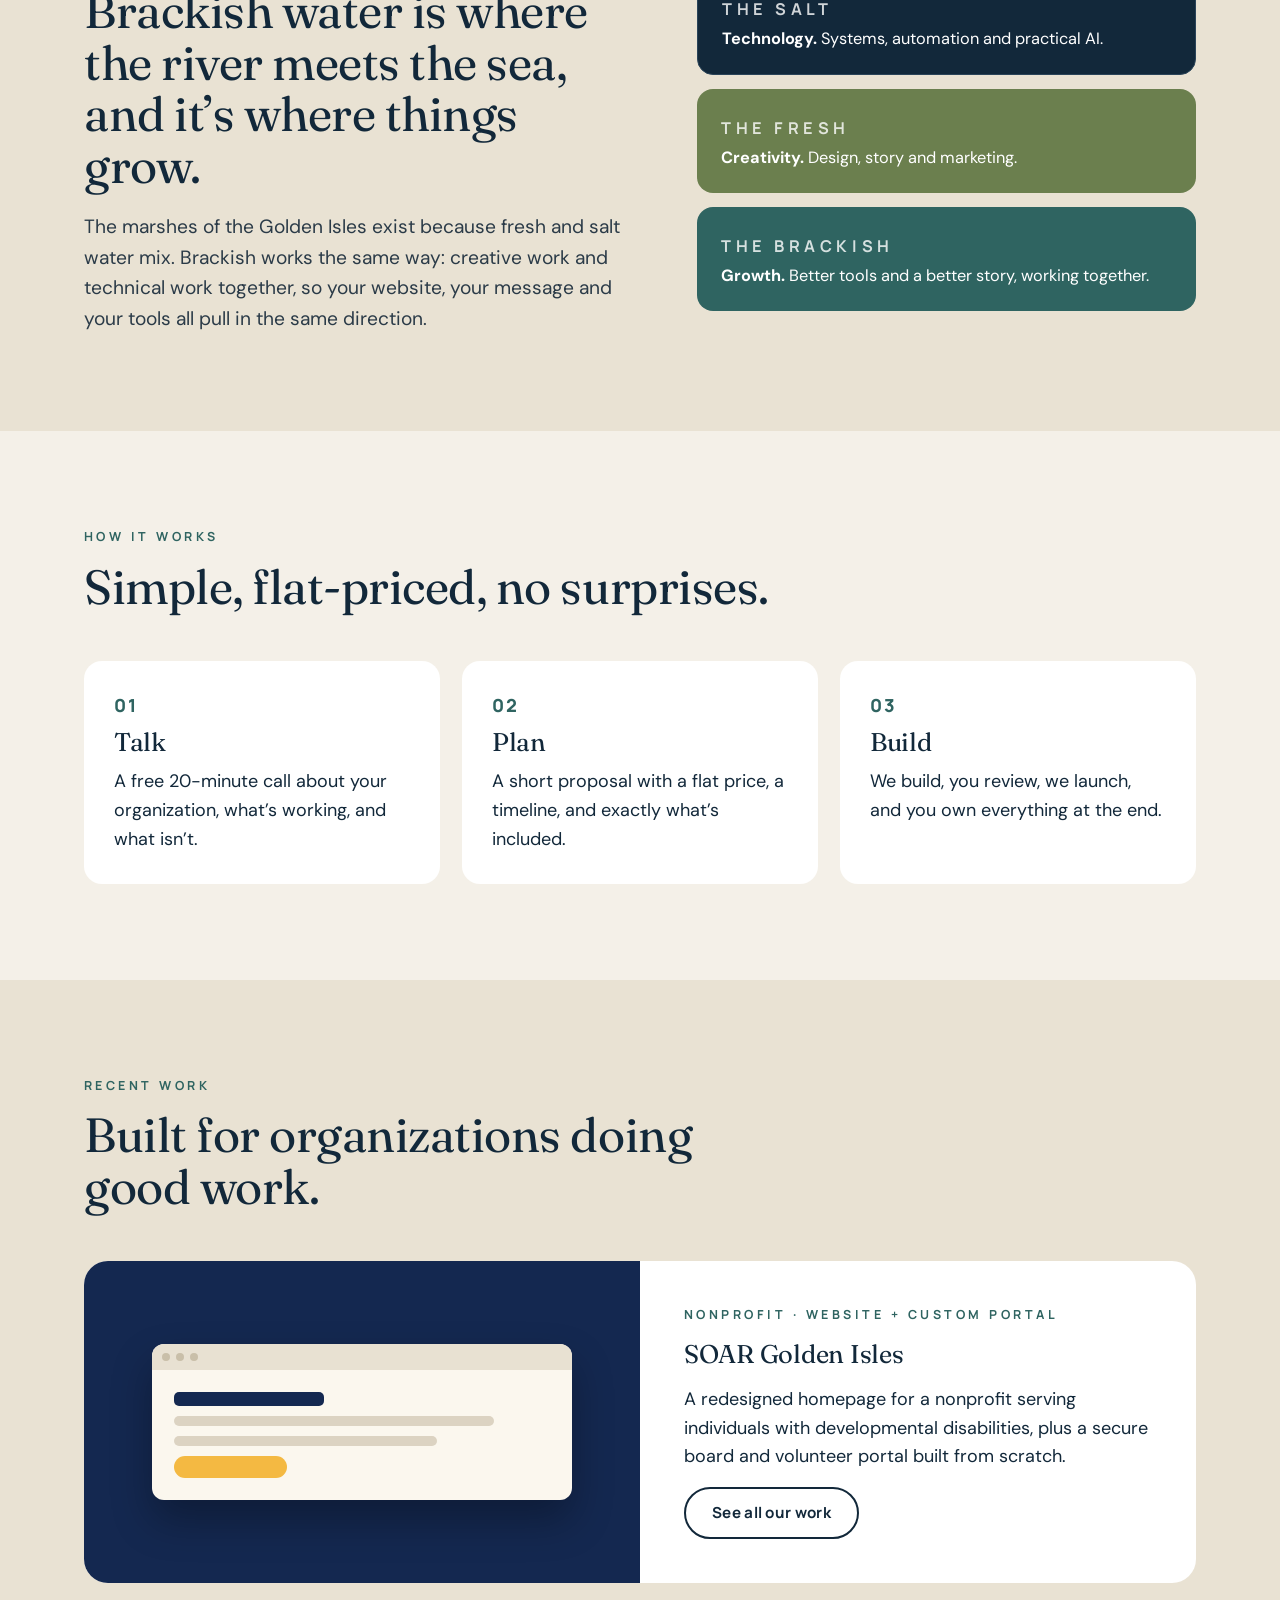
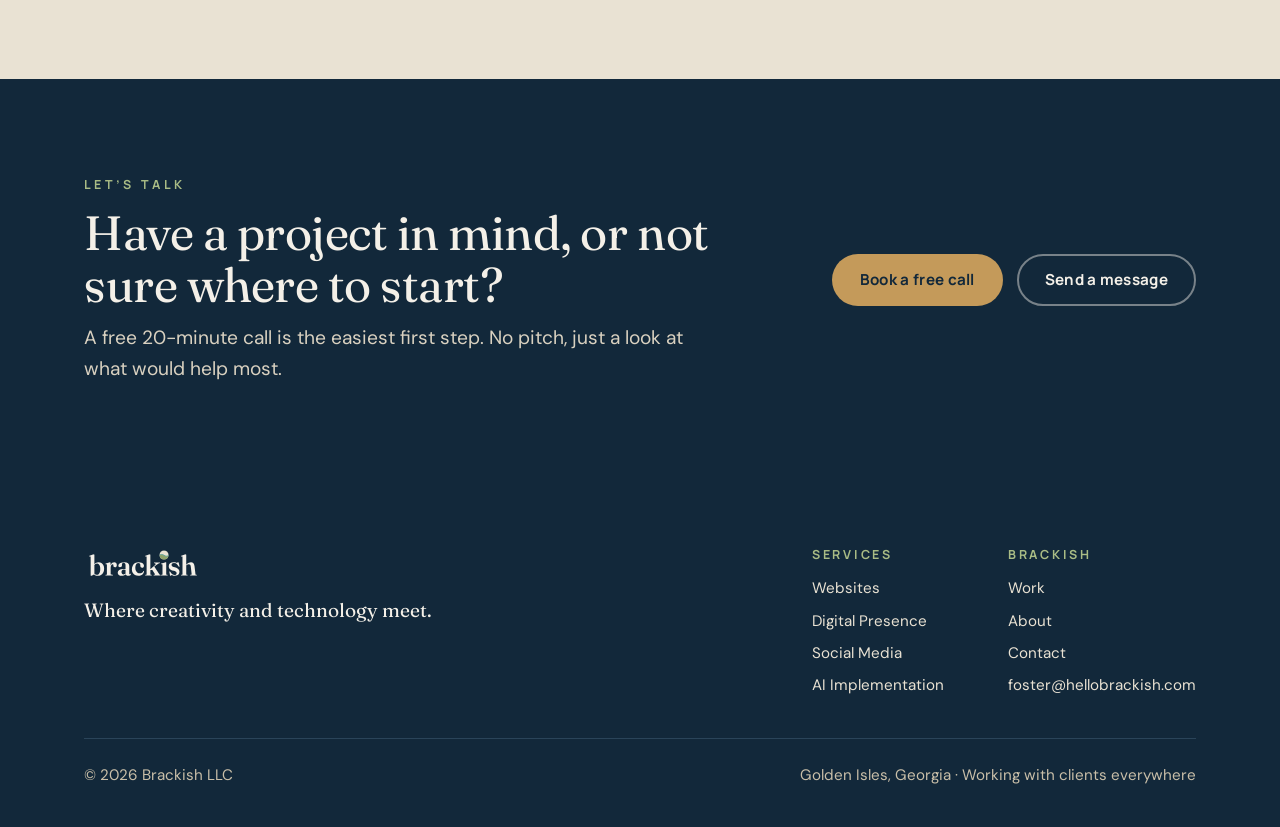
==== commit 68122d67: "Update pricing: social media $600/$1,000, 60-minute AI session, remove team workshop Co-Authored-By:" ====
--- a/index.html
+++ b/index.html
@@ -74,7 +74,7 @@
         <span class="icon"><svg viewBox="0 0 24 24" fill="none" stroke="currentColor" stroke-width="1.8" stroke-linecap="round" stroke-linejoin="round" aria-hidden="true"><path d="M21 12a8 8 0 0 1-11.6 7.1L4 20l1-4.6A8 8 0 1 1 21 12z"/><path d="M8.5 11h7M8.5 14h4"/></svg></span>
         <h3>Social Media</h3>
         <p>Planned, on-brand posts every month, so you can get back to running things.</p>
-        <p class="price">From $500 / month</p>
+        <p class="price">From $600 / month</p>
         <a class="more" href="/services#social">Social plans &rarr;</a>
       </article>
       <article class="card">
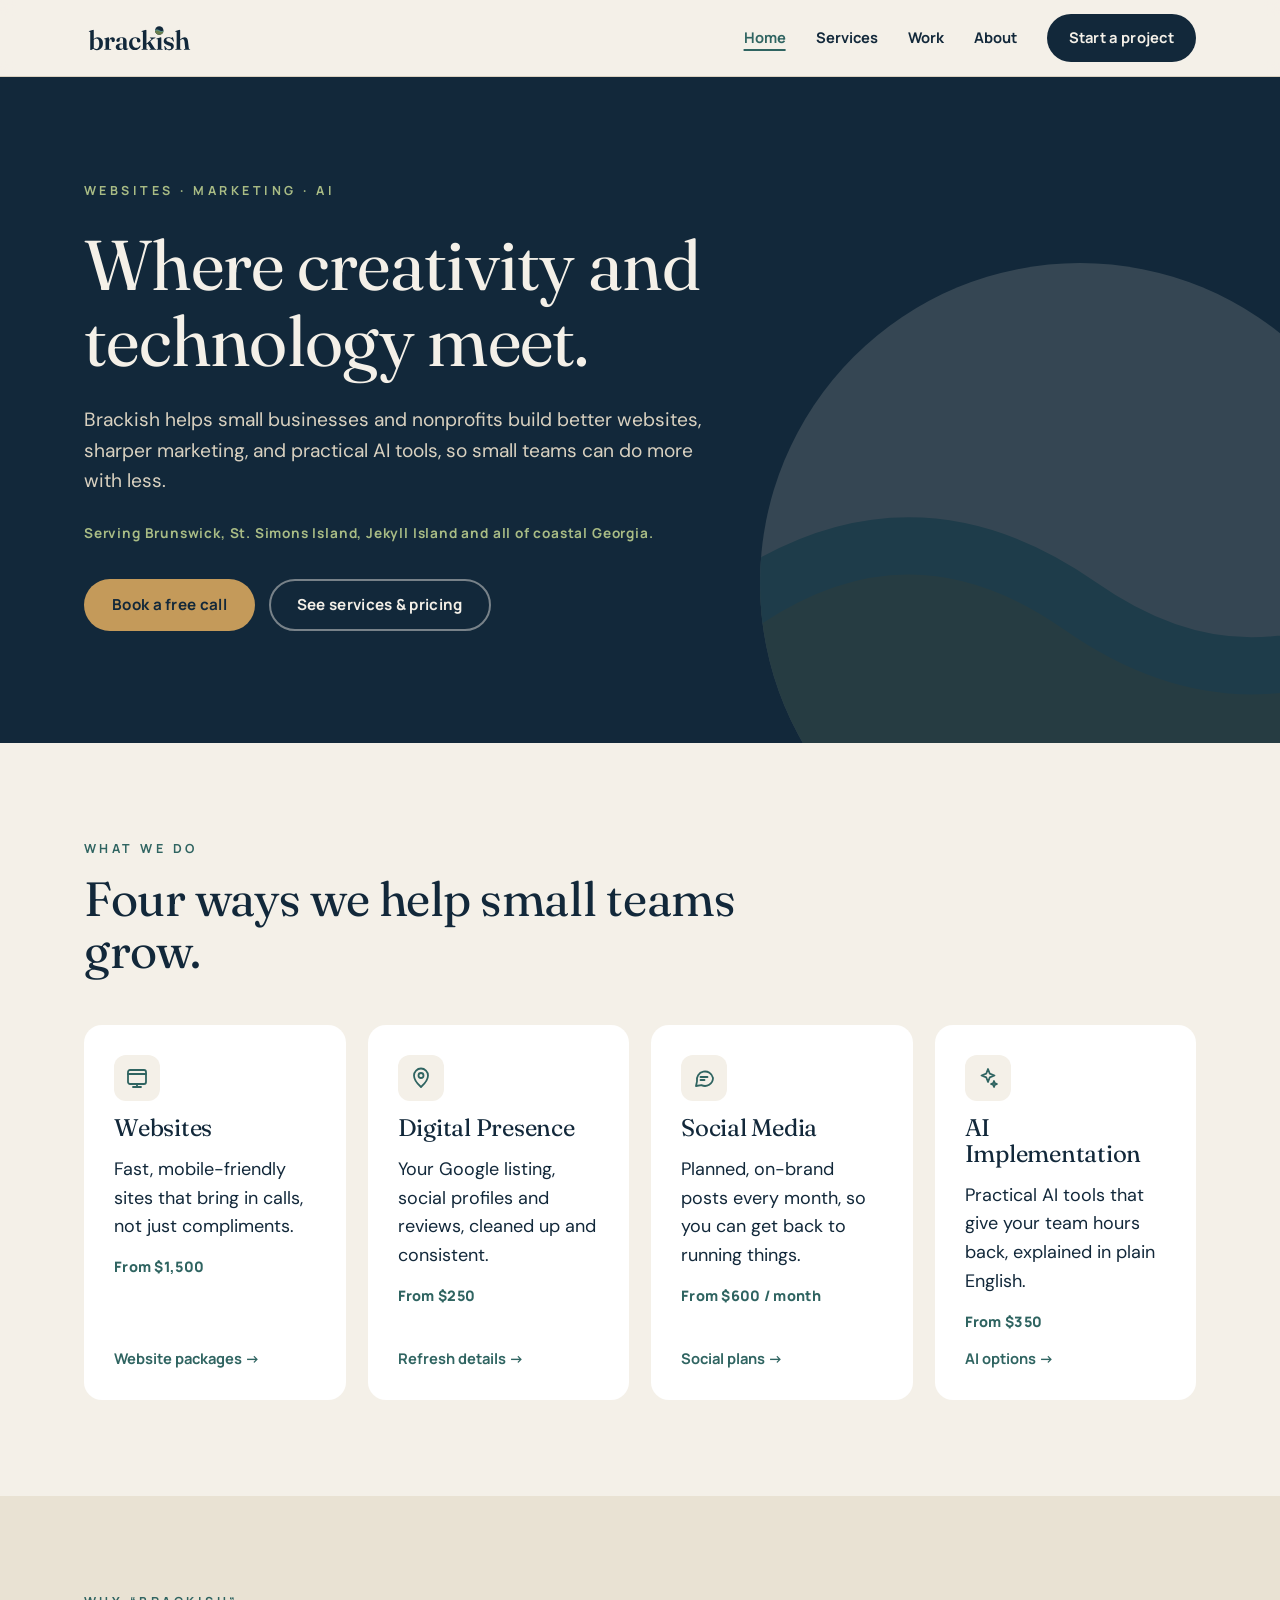
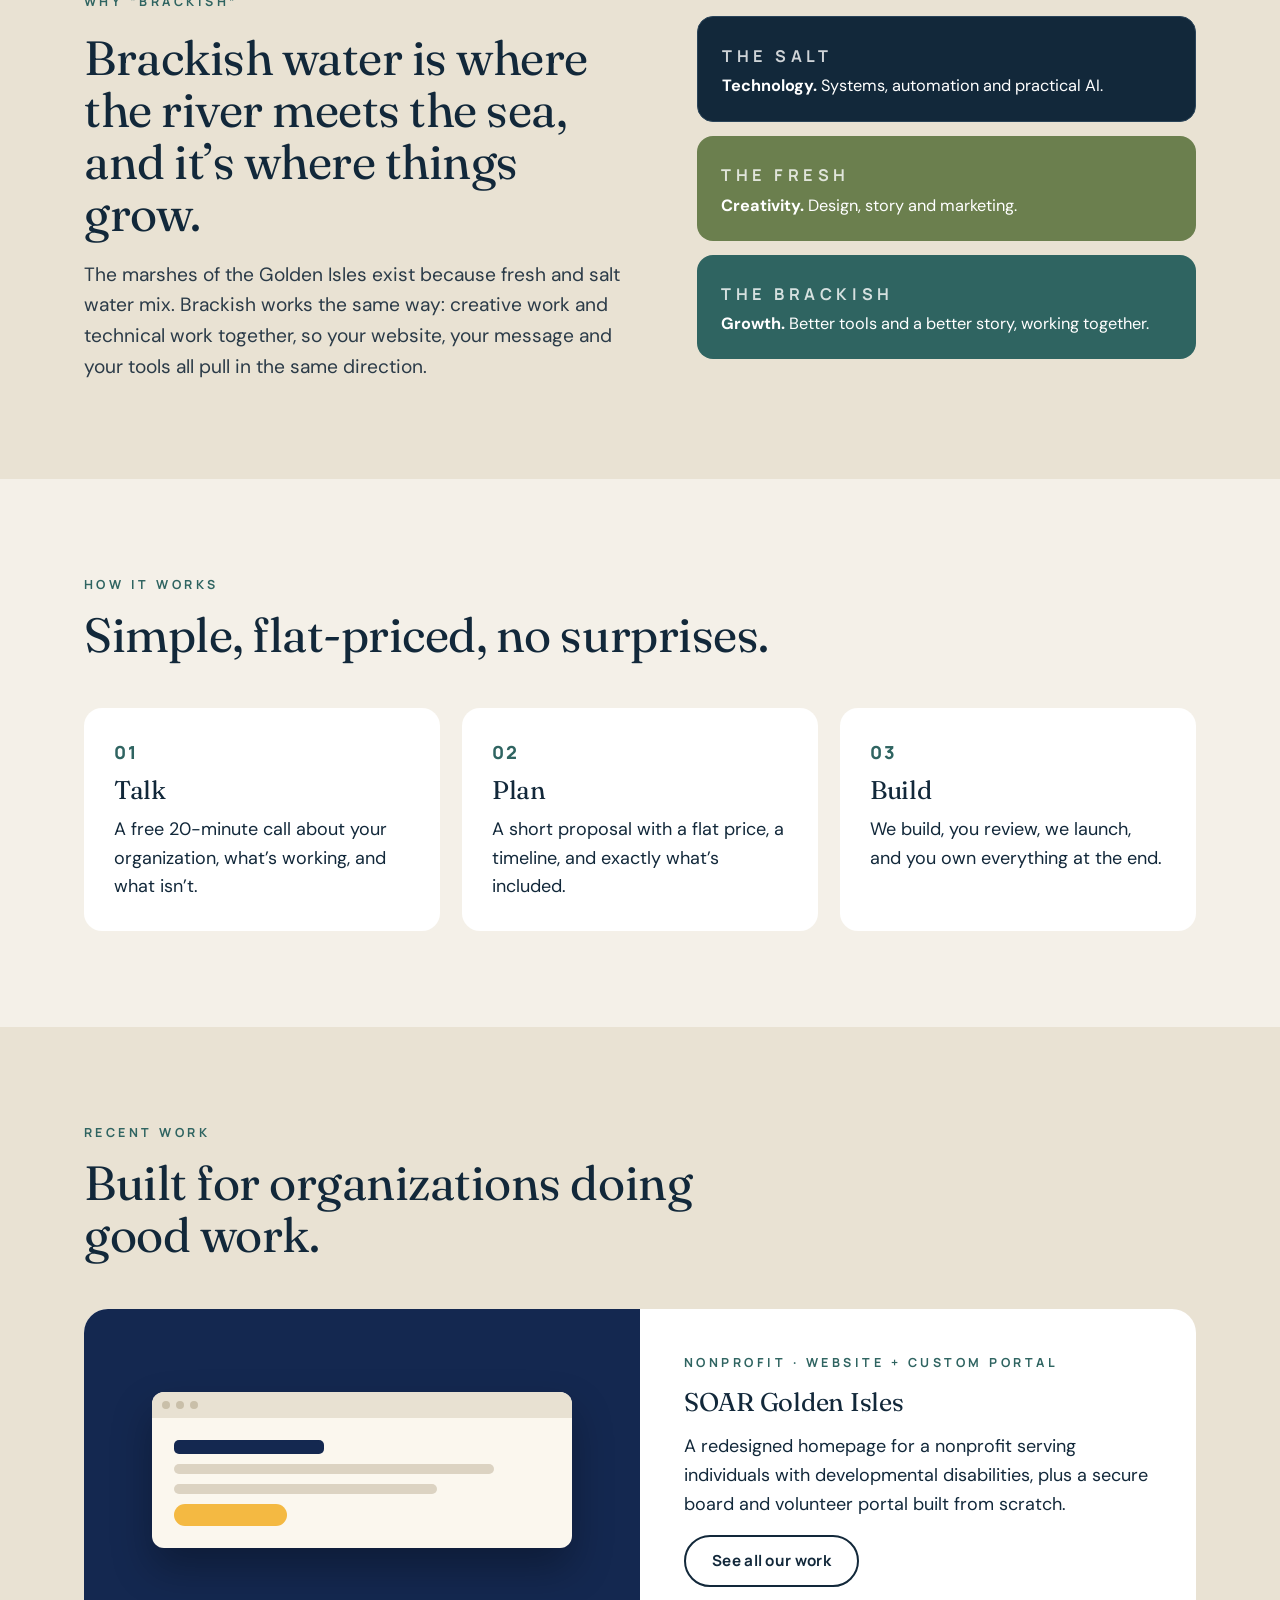
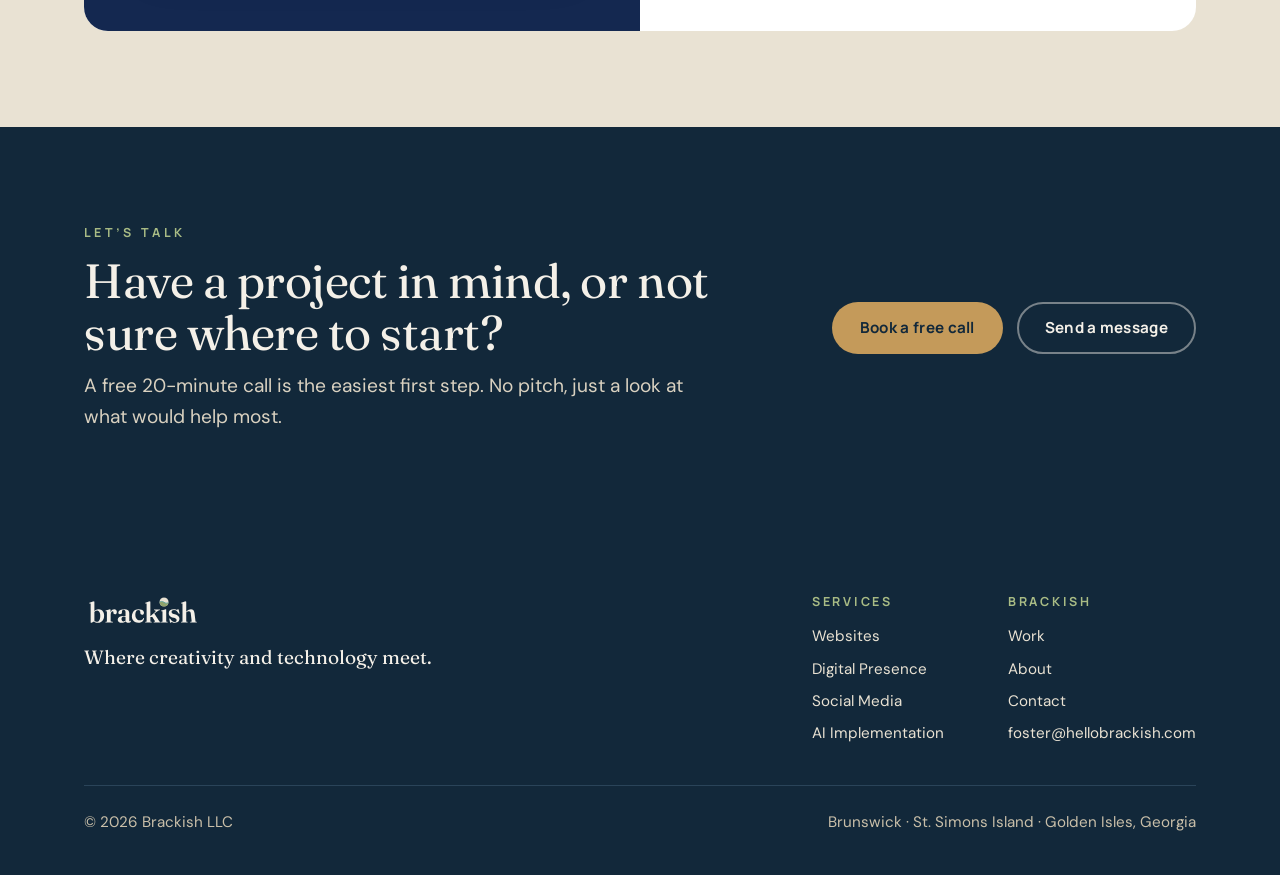
==== commit c6ba7362: "Local SEO: location-focused titles and descriptions, business and FAQ schema, service-area copy Co-A" ====
--- a/index.html
+++ b/index.html
@@ -3,13 +3,13 @@
 <head>
 <meta charset="utf-8">
 <meta name="viewport" content="width=device-width, initial-scale=1">
-<title>Brackish | Websites, Marketing & AI for Small Businesses and Nonprofits</title>
-<meta name="description" content="Golden Isles based studio building websites, cleaning up digital presence, managing social media and setting up practical AI tools for small businesses and nonprofits.">
+<title>Web Design, Social Media &amp; AI in Brunswick, GA | Brackish</title>
+<meta name="description" content="Brackish builds websites, manages social media, fixes Google listings and sets up practical AI for small businesses and nonprofits in Brunswick, St. Simons Island and the Golden Isles.">
 <link rel="canonical" href="https://hellobrackish.com/">
 <meta property="og:type" content="website">
 <meta property="og:site_name" content="Brackish">
-<meta property="og:title" content="Brackish | Websites, Marketing & AI for Small Businesses and Nonprofits">
-<meta property="og:description" content="Golden Isles based studio building websites, cleaning up digital presence, managing social media and setting up practical AI tools for small businesses and nonprofits.">
+<meta property="og:title" content="Web Design, Social Media &amp; AI in Brunswick, GA | Brackish">
+<meta property="og:description" content="Brackish builds websites, manages social media, fixes Google listings and sets up practical AI for small businesses and nonprofits in Brunswick, St. Simons Island and the Golden Isles.">
 <meta property="og:url" content="https://hellobrackish.com/">
 <meta property="og:image" content="https://hellobrackish.com/og-image.png">
 <meta name="twitter:card" content="summary_large_image">
@@ -21,7 +21,7 @@
 <link rel="preload" href="/assets/fonts/fraunces.woff" as="font" type="font/woff" crossorigin>
 <link rel="preload" href="/assets/fonts/dmsans.woff" as="font" type="font/woff" crossorigin>
 <link rel="stylesheet" href="/assets/site.css">
-<script type="application/ld+json">{"@context": "https://schema.org", "@type": "ProfessionalService", "name": "Brackish", "legalName": "Brackish LLC", "url": "https://hellobrackish.com", "logo": "https://hellobrackish.com/icon-512.png", "image": "https://hellobrackish.com/og-image.png", "email": "foster@hellobrackish.com", "description": "Websites, digital presence, social media and practical AI for small businesses and nonprofits in the Golden Isles and beyond.", "areaServed": ["Brunswick, GA", "St. Simons Island, GA", "Jekyll Island, GA", "Camden County, GA", "Golden Isles, GA", "United States"], "founder": {"@type": "Person", "name": "Foster Hayes"}}</script>
+<script type="application/ld+json">{"@context": "https://schema.org", "@type": "ProfessionalService", "@id": "https://hellobrackish.com/#business", "name": "Brackish", "legalName": "Brackish LLC", "url": "https://hellobrackish.com", "logo": "https://hellobrackish.com/icon-512.png", "image": ["https://hellobrackish.com/og-image.png", "https://hellobrackish.com/assets/foster.jpg"], "email": "foster@hellobrackish.com", "slogan": "Where creativity and technology meet.", "description": "Websites, digital presence, social media management and practical AI for small businesses and nonprofits in Brunswick, St. Simons Island and the Golden Isles of Georgia.", "priceRange": "$$", "address": {"@type": "PostalAddress", "addressLocality": "Brunswick", "addressRegion": "GA", "addressCountry": "US"}, "areaServed": [{"@type": "City", "name": "Brunswick, GA"}, {"@type": "City", "name": "St. Simons Island, GA"}, {"@type": "City", "name": "Sea Island, GA"}, {"@type": "City", "name": "Jekyll Island, GA"}, {"@type": "City", "name": "Darien, GA"}, {"@type": "City", "name": "St. Marys, GA"}, {"@type": "City", "name": "Kingsland, GA"}, {"@type": "AdministrativeArea", "name": "Glynn County, GA"}, {"@type": "AdministrativeArea", "name": "Camden County, GA"}, {"@type": "AdministrativeArea", "name": "McIntosh County, GA"}], "founder": {"@type": "Person", "name": "Foster Hayes", "jobTitle": "Founder", "image": "https://hellobrackish.com/assets/foster.jpg"}, "hasOfferCatalog": {"@type": "OfferCatalog", "name": "Brackish services", "itemListElement": [{"@type": "Offer", "itemOffered": {"@type": "Service", "name": "Website design"}, "price": "1500", "priceCurrency": "USD"}, {"@type": "Offer", "itemOffered": {"@type": "Service", "name": "Digital Presence Refresh"}, "price": "750", "priceCurrency": "USD"}, {"@type": "Offer", "itemOffered": {"@type": "Service", "name": "Social media management"}, "price": "600", "priceCurrency": "USD"}, {"@type": "Offer", "itemOffered": {"@type": "Service", "name": "AI Opportunity Session"}, "price": "350", "priceCurrency": "USD"}]}}</script>
 </head>
 <body>
 <a class="skip" href="#main">Skip to content</a>
@@ -42,6 +42,7 @@
     <p class="eyebrow">Websites &middot; Marketing &middot; AI</p>
     <h1>Where creativity and technology meet.</h1>
     <p class="lead">Brackish helps small businesses and nonprofits build better websites, sharper marketing, and practical AI tools, so small teams can do more with less.</p>
+    <p class="area">Serving Brunswick, St. Simons Island, Jekyll Island and all of coastal Georgia.</p>
     <div class="actions">
       <a class="btn btn-gold" data-book href="/contact">Book a free call</a>
       <a class="btn btn-ghost" href="/services">See services &amp; pricing</a>
@@ -182,7 +183,7 @@
     </div>
     <div class="bottom">
       <span>&copy; <span data-year>2026</span> Brackish LLC</span>
-      <span>Golden Isles, Georgia &middot; Working with clients everywhere</span>
+      <span>Brunswick &middot; St. Simons Island &middot; Golden Isles, Georgia</span>
     </div>
   </div>
 </footer>
--- a/assets/site.css
+++ b/assets/site.css
@@ -241,3 +241,5 @@
 .post-grid { display: grid; grid-template-columns: repeat(2, minmax(0, 1fr)); gap: 12px; width: 100%; max-width: 320px; }
 .post-grid > div { aspect-ratio: 1; border-radius: 12px; padding: 16px; display: flex; flex-direction: column; justify-content: flex-end; gap: 8px; box-shadow: 0 14px 28px rgba(0,0,0,0.22); }
 .post-grid span { display: block; height: 8px; border-radius: 4px; background: #C9BFA9; }
+
+.hero .area { font-family: var(--label); font-weight: 700; font-size: 0.85rem; letter-spacing: 0.06em; color: #A9BC85; }
